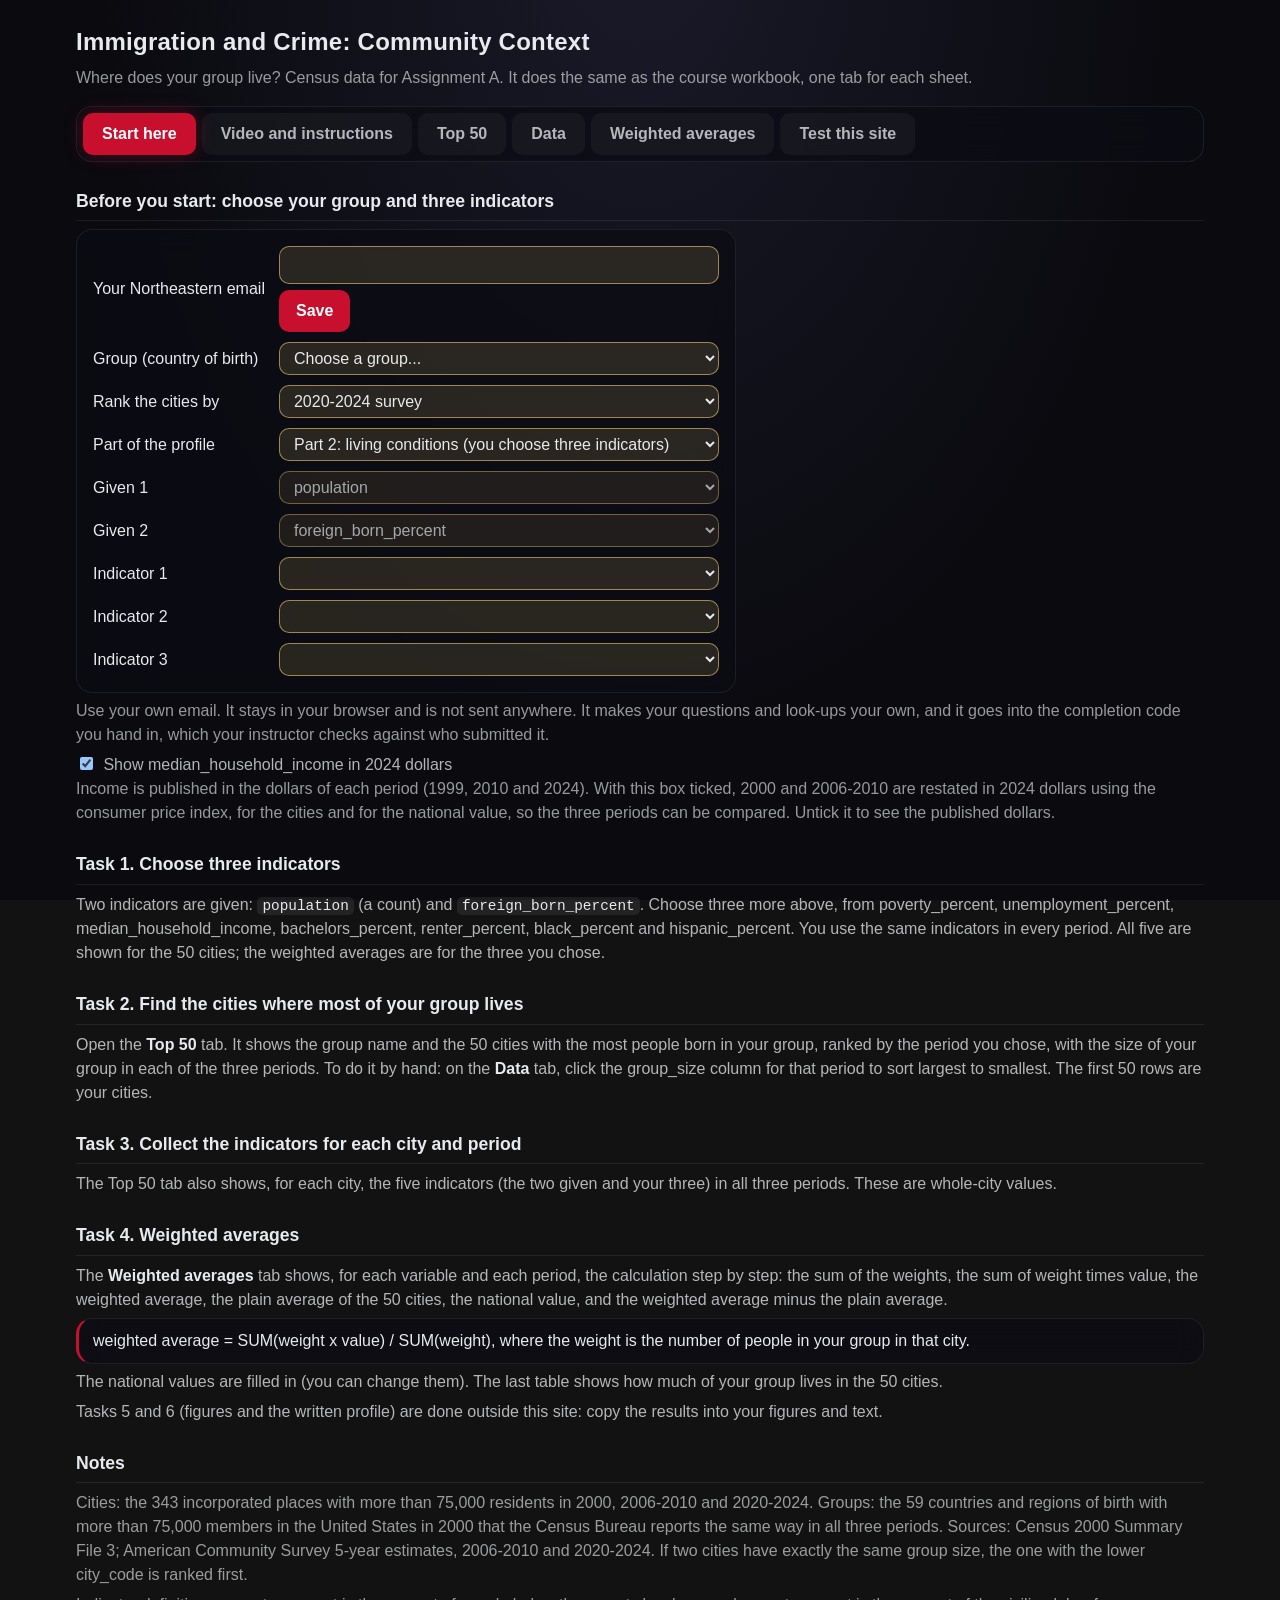
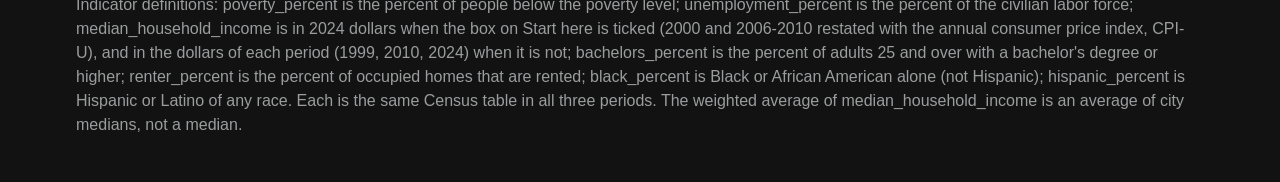
==== index.html @ cc10f0ba "Assignment version: crime rates, learning checks, email, schedule, video and instructions tab, phone" ====
<!doctype html>
<html lang="en">
<head>
<meta charset="utf-8">
<meta name="viewport" content="width=device-width, initial-scale=1">
<title>Immigration and Crime: Community Context</title>
<link rel="stylesheet" href="style.css">
</head>
<body>
<main>
  <h1>Immigration and Crime: Community Context</h1>
  <p class="muted">Where does your group live? Census data for Assignment A. It does the same as the course workbook, one tab for each sheet.</p>

  <nav class="tabs noprint" role="tablist">
    <button type="button" role="tab" data-tab="start" aria-selected="true">Start here</button>
    <button type="button" role="tab" data-tab="how" aria-selected="false">Video and instructions</button>
    <button type="button" role="tab" data-tab="top" aria-selected="false">Top 50</button>
    <button type="button" role="tab" data-tab="data" aria-selected="false">Data</button>
    <button type="button" role="tab" data-tab="weighted" aria-selected="false">Weighted averages</button>
    <button type="button" role="tab" data-tab="test" aria-selected="false">Test this site</button>
  </nav>

  <!-- ===== Video and instructions (opens once the email is saved) ===== -->
  <section class="tab" id="tab-how" hidden>
    <div class="panel" id="howneed">Type your Northeastern email on the <b>Start here</b> tab and press Save. The video and the instructions open then.</div>
    <div id="howhave" hidden>
      <h2>Watch this first (2 minutes)</h2>
      <video id="overview" controls preload="metadata" playsinline width="900" poster="">
        <source src="media/overview.mp4" type="video/mp4">
        <track kind="captions" src="media/overview.vtt" srclang="en" label="English" default>
        Your browser cannot play this video. Read the instructions below instead.
      </video>
      <p class="muted">The same ground as the instructions below: the two parts, the tabs, and the learning checks. Captions are on the CC button.</p>
      <div id="instructions"></div>
    </div>
  </section>

  <!-- ===== Start here ===== -->
  <section class="tab" id="tab-start">
    <h2>Before you start: choose your group and three indicators</h2>
    <div class="choose">
      <label for="email">Your Northeastern email</label>
      <div><input type="text" id="email" inputmode="email" autocomplete="off" style="width:100%"><button type="button" id="emailsave" style="margin-top:6px">Save</button> <span id="emailmsg" class="muted"></span></div>
      <label for="group">Group (country of birth)</label>
      <select id="group"><option value="">Loading...</option></select>
      <label for="rank">Rank the cities by</label>
      <select id="rank"></select>
      <label for="part">Part of the profile</label>
      <select id="part"><option value="2">Part 2: living conditions (you choose three indicators)</option><option value="3">Part 3: crime (the three crime rates)</option></select>
      <label for="v1">Given 1</label><select id="v1"></select>
      <label for="v2">Given 2</label><select id="v2"></select>
      <label for="v3">Indicator 1</label><select id="v3"></select>
      <label for="v4">Indicator 2</label><select id="v4"></select>
      <label for="v5">Indicator 3</label><select id="v5"></select>
    </div>
    <p class="muted">Use your own email. It stays in your browser and is not sent anywhere. It makes your questions and look-ups your own, and it goes into the completion code you hand in, which your instructor checks against who submitted it.</p>
    <p id="problem" class="err"></p>
    <p><label><input type="checkbox" id="real" checked> Show median_household_income in 2024 dollars</label><br><span class="muted">Income is published in the dollars of each period (1999, 2010 and 2024). With this box ticked, 2000 and 2006-2010 are restated in 2024 dollars using the consumer price index, for the cities and for the national value, so the three periods can be compared. Untick it to see the published dollars.</span></p>

    <h2>Task 1. Choose three indicators</h2>
    <p>Two indicators are given: <code>population</code> (a count) and <code>foreign_born_percent</code>. Choose three more above, from poverty_percent, unemployment_percent, median_household_income, bachelors_percent, renter_percent, black_percent and hispanic_percent. You use the same indicators in every period. All five are shown for the 50 cities; the weighted averages are for the three you chose.</p>
    <div id="crimenote" class="panel" hidden><b>Crime rates (Part 3).</b> overall_crime_rate, violent_crime_rate and property_crime_rate are reported crimes per 100,000 residents, from the FBI Uniform Crime Reporting city tables. 2000 is one year; 2006-2010 and 2020-2024 pool the yearly rates (total offenses divided by total population, times 100,000). Arson is not counted. Some cities have no value for a period (the city did not report, reported incomplete data, or is not in the table; for example Chicago has no rape counts before 2013, so its violent and overall rates are blank for 2000 and 2006-2010). A blank is shown as blank and that city is left out of that rate's calculation: the sum of the weights counts only cities with a value, the plain average uses only those cities, and the step-by-step block shows the number of cities with a value. Fewer cities means your weighted average describes fewer of the 50 cities.</div>

    <h2>Task 2. Find the cities where most of your group lives</h2>
    <p>Open the <b>Top 50</b> tab. It shows the group name and the 50 cities with the most people born in your group, ranked by the period you chose, with the size of your group in each of the three periods. To do it by hand: on the <b>Data</b> tab, click the group_size column for that period to sort largest to smallest. The first 50 rows are your cities.</p>
    <h2>Task 3. Collect the indicators for each city and period</h2>
    <p>The Top 50 tab also shows, for each city, the five indicators (the two given and your three) in all three periods. These are whole-city values.</p>
    <h2>Task 4. Weighted averages</h2>
    <p>The <b>Weighted averages</b> tab shows, for each variable and each period, the calculation step by step: the sum of the weights, the sum of weight times value, the weighted average, the plain average of the 50 cities, the national value, and the weighted average minus the plain average.</p>
    <p class="formula">weighted average = SUM(weight x value) / SUM(weight), where the weight is the number of people in your group in that city.</p>
    <p>The national values are filled in (you can change them). The last table shows how much of your group lives in the 50 cities.</p>
    <p>Tasks 5 and 6 (figures and the written profile) are done outside this site: copy the results into your figures and text.</p>

    <h2>Notes</h2>
    <p class="muted">Cities: the 343 incorporated places with more than 75,000 residents in 2000, 2006-2010 and 2020-2024. Groups: the 59 countries and regions of birth with more than 75,000 members in the United States in 2000 that the Census Bureau reports the same way in all three periods. Sources: Census 2000 Summary File 3; American Community Survey 5-year estimates, 2006-2010 and 2020-2024. If two cities have exactly the same group size, the one with the lower city_code is ranked first.</p>
    <p class="muted">Indicator definitions: poverty_percent is the percent of people below the poverty level; unemployment_percent is the percent of the civilian labor force; median_household_income is in 2024 dollars when the box on Start here is ticked (2000 and 2006-2010 restated with the annual consumer price index, CPI-U), and in the dollars of each period (1999, 2010, 2024) when it is not; bachelors_percent is the percent of adults 25 and over with a bachelor's degree or higher; renter_percent is the percent of occupied homes that are rented; black_percent is Black or African American alone (not Hispanic); hispanic_percent is Hispanic or Latino of any race. Each is the same Census table in all three periods. The weighted average of median_household_income is an average of city medians, not a median.</p>
  </section>

  <!-- ===== Top 50 ===== -->
  <section class="tab" id="tab-top" hidden>
    <div class="need">Choose your group and your three indicators on the <b>Start here</b> tab first.</div>
    <div class="have" hidden>
      <h2 id="title-top"></h2>
      <p>Group size is the number of people in the city born in your group's country. The indicators are whole-city values (not values for your group). A blank means the Census Bureau has no value for that city.</p>
      <p class="crimegap muted" hidden>A blank in a crime-rate column means that city has no value for that period (see the note on Start here). It is left out of that rate's calculation.</p>
      <p class="noprint"><button id="csv" type="button">Download this table as CSV</button></p>
      <div class="tablewrap"><table id="top"></table></div>
    </div>
  </section>

  <!-- ===== Data ===== -->
  <section class="tab" id="tab-data" hidden>
    <h2>Data: every city</h2>
    <p>All 343 cities, with all the indicators at the three time points. Click a column heading to sort (click again to reverse). The group_size columns are for the group you chose; they stay empty until you choose one. Sorting here does not change the Top 50 list.</p>
    <div class="tablewrap tall"><table id="data" class="sortable"></table></div>
  </section>

  <!-- ===== Weighted averages ===== -->
  <section class="tab" id="tab-weighted" hidden>
    <div class="need">Choose your group and your three indicators on the <b>Start here</b> tab first.</div>
    <div class="have" hidden>
      <h2 id="title-weighted"></h2>
      <div id="gates" class="panel"></div>
      <div id="resultsblock" hidden>
      <p class="muted">A weighted average counts each city in proportion to how many people in your group live there. The plain average counts every city the same.</p>

      <h3>Step 1. National values</h3>
      <p>National (U.S.) values come from Census Bureau tables for the 50 states and DC, with the same definitions as the city values. They are filled in for every indicator and you can change them. Use them in your paper as the national comparison.</p>
      <div class="tablewrap" style="max-width:640px"><table id="national" class="calc"></table></div>

      <h3>Step 2. Results for the three indicators</h3>
      <p class="crimegap muted" hidden>A blank in a crime-rate column means that city has no value for that period (see the note on Start here). It is left out of that rate's calculation.</p>
      <p class="formula">weighted average = (sum of group size x value) / (sum of group size)</p>
      <p class="muted">A city with no value for a variable is left out of that variable's calculation (its weight is not counted either).</p>
      <div id="calcs"></div>

      <h3>Step 3. How much of your group lives in these 50 cities?</h3>
      <div class="tablewrap" style="max-width:760px"><table id="coverage" class="calc"></table></div>
      <p class="muted">A low share means the results describe the large cities where your group lives, not everywhere the group lives.</p>

      <h3>Check it yourself</h3>
      <p>Every number above comes from the Top 50 tab: the group sizes (the weights) and your variables. To calculate a weighted average yourself:</p>
      <ol class="steps">
        <li>Multiply each city's group size by its value, city by city.</li>
        <li>Add up those products (the "Sum of (group size x value)" row).</li>
        <li>Add up the group sizes (the "Sum of the group sizes" row).</li>
        <li>Divide the sum from step 2 by the sum from step 3.</li>
      </ol>
      </div>
    </div>
  </section>

  <!-- ===== Test this site ===== -->
  <section class="tab" id="tab-test" hidden>
    <h2>Test this site</h2>
    <p>Use the site the way you would for the assignment, with the real Census data and a group you know something about. Go through the tabs in order: choose your group and three indicators on Start here, read the Top 50 and Data tabs, then the Weighted averages tab. Write down anything that confused you, then answer the questions below. Do not ask anyone for help while you work; note what you did instead. Nothing here is graded.</p>

    <h3>Your answers</h3>
    <div class="choose" style="max-width:none;grid-template-columns:1fr" id="feedback">
      <label>Group you tested<input type="text" data-q="Group tested" style="width:100%"></label>
      <label>Device and browser<input type="text" data-q="Device and browser" style="width:100%"></label>
      <label>1. What was the first thing you did not understand?<textarea data-q="First thing not understood"></textarea></label>
      <label>2. Was there a word or label you had to guess at? Which one?<textarea data-q="Word or label guessed at"></textarea></label>
      <label>3. After choosing your group, did you know what to do next, or did you look for instructions?<textarea data-q="What to do next"></textarea></label>
      <label>4. Which step took the longest, and why?<textarea data-q="Longest step"></textarea></label>
      <label>5. Did anything look wrong, or not match the assignment text?<textarea data-q="Looked wrong"></textarea></label>
      <label>6. What one change would make this easier to use?<textarea data-q="One change"></textarea></label>
    </div>
    <p class="noprint"><button type="button" id="savenotes">Download my answers (text file)</button></p>
    <p class="muted">The answers stay in your browser. Nothing is sent anywhere. Download the file and send it to your instructor.</p>
  </section>
</main>
<script src="app.js"></script>
<script src="gates.js"></script>
</body>
</html>
---- style.css ----
/* Look follows Husky Eye View: dark background, glass panels, Northeastern red accent. */
:root {
  --bg: #0a0a0f; --glass: rgba(12, 12, 20, 0.72); --panel: #12121c;
  --border: rgba(255, 255, 255, 0.08); --border-hover: rgba(255, 255, 255, 0.18);
  --text: #e8eaed; --text2: rgba(232, 234, 237, 0.76); --dim: rgba(232, 234, 237, 0.64);
  --accent: #c8102e; --input: rgba(255, 217, 122, 0.12); --input-border: rgba(255, 217, 122, 0.55);
  --radius: 16px; --btn: 10px;
  --font: 'Real Head Pro', 'FF Real Head Pro', 'ff-real-headline-pro', 'Lato', 'Segoe UI', sans-serif;
  color-scheme: dark;
}
* { box-sizing: border-box; }
body { font: 16px/1.5 var(--font); color: var(--text); margin: 0; background: radial-gradient(ellipse at 50% -10%, #1a1a2a 0%, var(--bg) 60%) fixed; min-height: 100vh; }
main { max-width: 1160px; margin: 0 auto; padding: 18px 16px 40px; }
h1 { font-size: 1.5rem; margin: 6px 0 2px; font-weight: 700; letter-spacing: .01em; }
h2 { font-size: 1.1rem; margin: 26px 0 8px; padding-bottom: 6px; border-bottom: 1px solid var(--border); font-weight: 700; }
h3 { font-size: 1rem; margin: 22px 0 6px; }
p { margin: 6px 0; color: var(--text2); }
b, code { color: var(--text); }
code { background: rgba(255,255,255,.07); padding: 1px 5px; border-radius: 5px; font-size: .9em; }
.muted { color: var(--dim); }

/* tabs */
nav.tabs { display: flex; flex-wrap: wrap; gap: 6px; margin: 16px 0 4px; padding: 6px; background: var(--glass); border: 1px solid var(--border); border-radius: var(--radius); backdrop-filter: blur(12px); }
nav.tabs button { background: rgba(255,255,255,.04); color: var(--text2); border: 1px solid transparent; border-radius: var(--btn); padding: 8px 18px; font-weight: 600; }
nav.tabs button:hover { background: rgba(255,255,255,.09); color: var(--text); filter: none; }
nav.tabs button[aria-selected=true] { background: var(--accent); color: #fff; box-shadow: 0 0 18px rgba(200,16,46,.35); }
section.tab[hidden], .have[hidden], .need[hidden] { display: none; }

/* panels and controls */
.choose, .need, .panel, .formula { background: var(--glass); border: 1px solid var(--border); border-radius: var(--radius); backdrop-filter: blur(12px); }
.choose { display: grid; grid-template-columns: max-content 1fr; gap: 10px 14px; align-items: center; padding: 16px; max-width: 660px; }
.need, .panel { padding: 14px 16px; margin-top: 16px; }
.formula { padding: 10px 14px; border-left: 3px solid var(--accent); color: var(--text); }
select, input[type=number], table input[type=text] { font: inherit; color: var(--text); padding: 6px 10px; border: 1px solid var(--input-border); border-radius: var(--btn); background: var(--input); }
select { width: 100%; }
input[type=text], textarea { font: inherit; color: var(--text); padding: 6px 10px; border: 1px solid var(--border-hover); border-radius: var(--btn); background: rgba(255,255,255,.05); }
textarea { width: 100%; min-height: 4.5em; margin-top: 4px; display: block; }
#feedback label { color: var(--text2); }
a { color: #8fd0ff; }
input[type=checkbox] { margin-right: 6px; }
select option { background: var(--panel); color: var(--text); }
table input[type=text] { width: 9.5em; text-align: right; }
select:focus, input:focus, button:focus-visible { outline: 2px solid rgba(255,255,255,.55); outline-offset: 1px; }
button { font: inherit; padding: 8px 16px; border: 1px solid transparent; background: var(--accent); color: #fff; border-radius: var(--btn); cursor: pointer; font-weight: 600; transition: filter 150ms; }
button:hover { filter: brightness(1.15); }

/* tables */
.tablewrap { overflow-x: auto; border: 1px solid var(--border); border-radius: 12px; background: var(--glass); }
.tablewrap.tall { max-height: 70vh; overflow-y: auto; }
table { border-collapse: collapse; width: 100%; font-size: .88rem; font-variant-numeric: tabular-nums; }
th, td { padding: 5px 10px; border-bottom: 1px solid var(--border); text-align: right; white-space: nowrap; }
th { background: var(--panel); color: var(--text); position: sticky; top: 0; z-index: 1; }
td.l, th.l { text-align: left; }
table.sortable th { cursor: pointer; }
table.sortable th:hover { background: #1d1d2c; }
tbody tr:nth-child(even) { background: rgba(255,255,255,.025); }
tbody tr:hover { background: rgba(255,255,255,.06); }
table.calc { width: auto; min-width: 560px; }
tr.key td { font-weight: 700; color: #fff; background: rgba(200,16,46,.16); }
.err { color: #ffb0b0; font-weight: 600; }
ol.steps li { margin: 4px 0; color: var(--text2); }

@media (max-width: 600px) { .choose { grid-template-columns: 1fr; } }
@media print {
  body { background: #fff; color: #000; } nav.tabs, .noprint { display: none; }
  p, b, code { color: #000; } th { background: #eee; color: #000; }
}

/* knowledge-check gates */
#gates { margin: 12px 0 18px; }
#gates h3 { margin-top: 18px; }
.opts { display: flex; flex-direction: column; gap: 4px; margin: 6px 0; }
.opts label { color: var(--text2); }
.question { border-top: 1px solid var(--border); padding: 10px 0; }
.good { color: #8fe7a0; font-weight: 600; }
.bad { color: #ffb0b0; font-weight: 600; }
.verdict { margin-left: 8px; }
.lookup { color: #ffd98a; font-style: italic; }
.videoslot { display: block; width: 100%; max-width: 640px; aspect-ratio: 16 / 9; border: 2px dashed var(--border-hover); border-radius: 12px; padding: 24px; text-align: center; color: var(--text2); background: rgba(255,255,255,.03); }
.code { font-size: 1.6rem; letter-spacing: .08em; }
.recordline { word-break: break-word; }
details { margin: 8px 0 14px; }
#gates input[type=text] { width: 12em; font: inherit; color: var(--text); padding: 6px 10px; border: 1px solid var(--input-border); border-radius: var(--btn); background: var(--input); }
#email { font: inherit; color: var(--text); padding: 6px 10px; border: 1px solid var(--input-border); border-radius: var(--btn); background: var(--input); }

/* Video and instructions tab */
#overview { width: 100%; max-width: 900px; border: 1px solid var(--border); border-radius: var(--radius); background: #000; display: block; }
#instructions { max-width: 78ch; }
#instructions h2 { margin-top: 28px; }
#instructions h3 { margin-top: 26px; }
#instructions h4 { margin-top: 20px; color: var(--text); }
#instructions p, #instructions li { line-height: 1.55; }
#instructions ul, #instructions ol { padding-left: 1.3em; }
#instructions li { margin: 4px 0; }
#instructions hr { border: 0; border-top: 1px solid var(--border); margin: 26px 0; }
#instructions .tablewrap { max-width: 100%; }
#instructions a { color: var(--accent); }
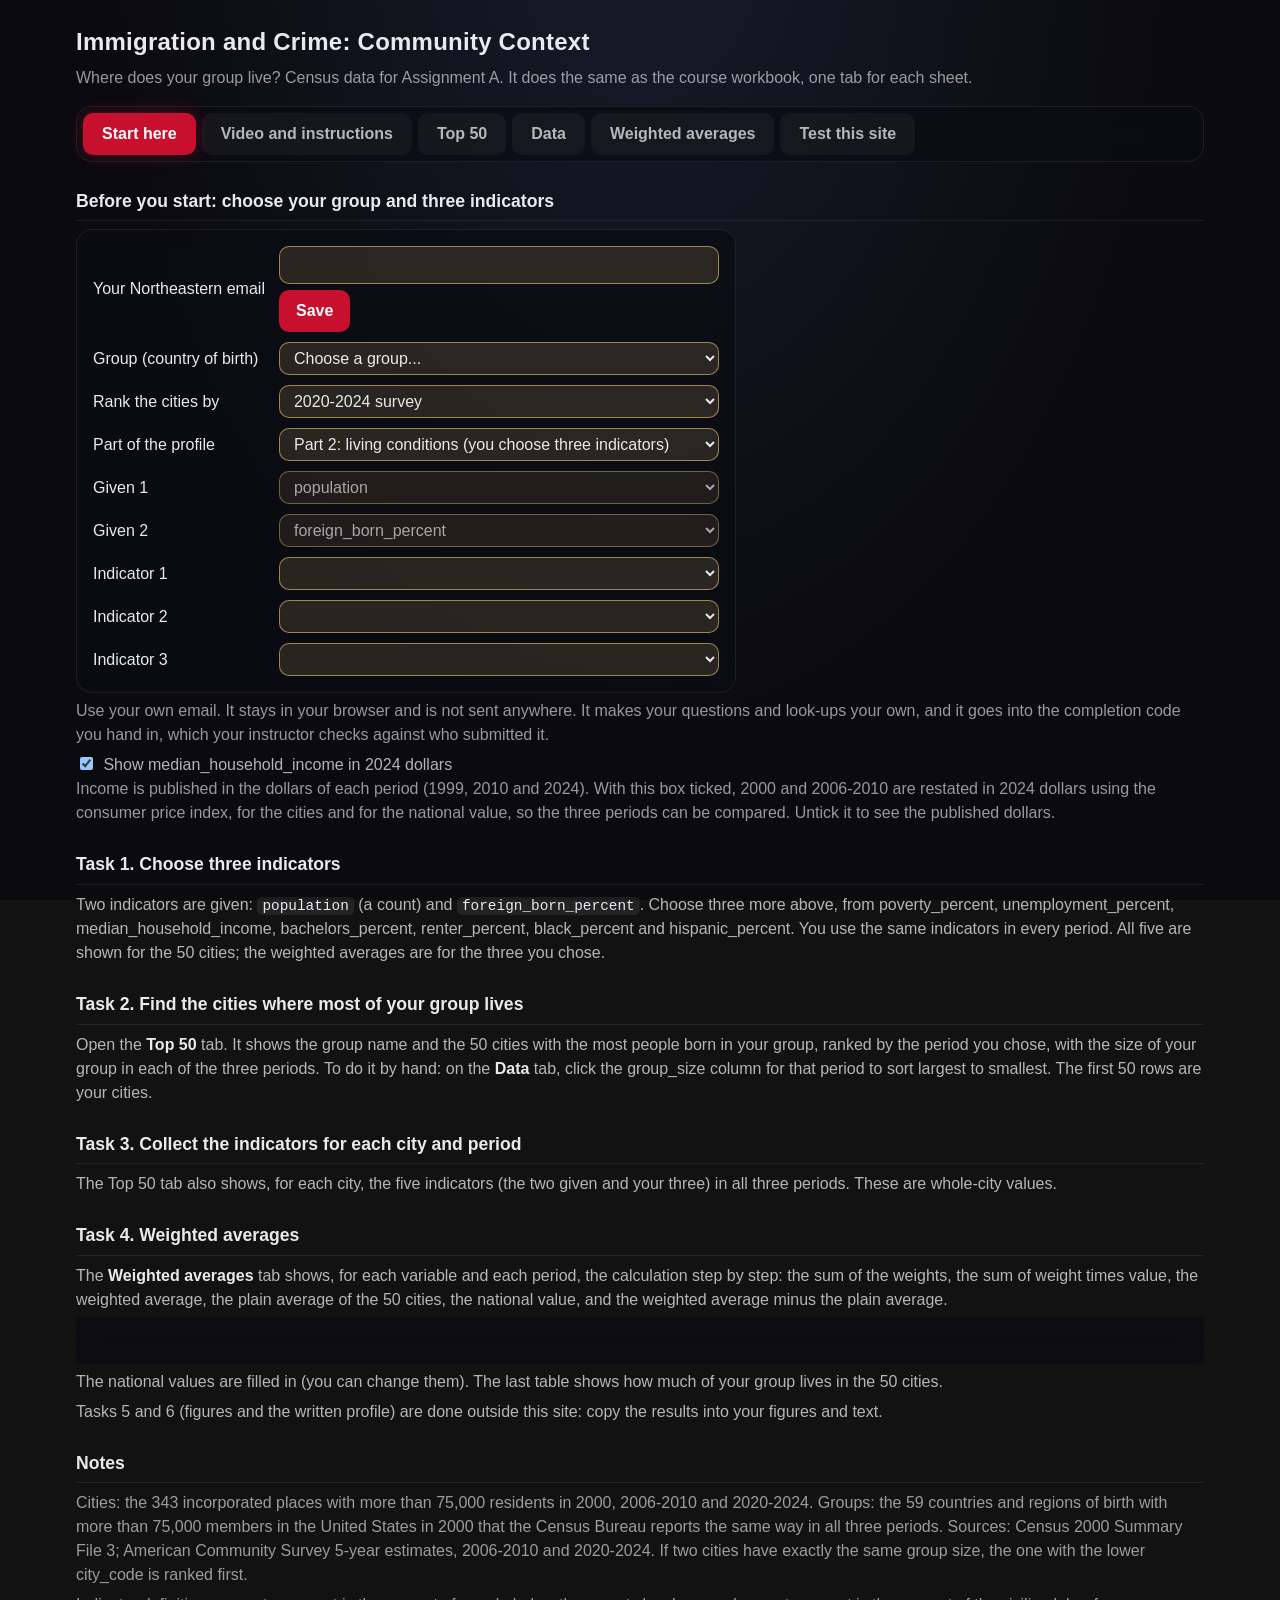
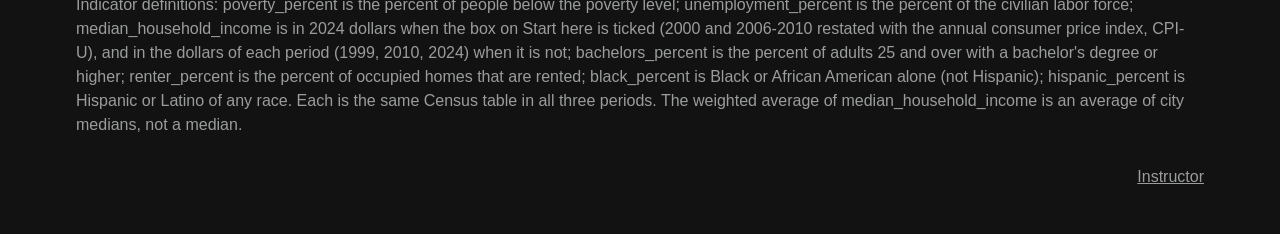
==== commit e14dc740: "Instructor controls on Start here: open or lock Part 2 and Part 3 separately, saved for all students" ====
--- a/index.html
+++ b/index.html
@@ -32,6 +32,7 @@
       </video>
       <p class="muted">The same ground as the instructions below: the two parts, the tabs, and the learning checks. Captions are on the CC button.</p>
       <div id="instructions"></div>
+      <p><button type="button" id="howdone">I have watched the video and read this. Go to Start here</button></p>
     </div>
   </section>
 
@@ -55,6 +56,27 @@
     </div>
     <p class="muted">Use your own email. It stays in your browser and is not sent anywhere. It makes your questions and look-ups your own, and it goes into the completion code you hand in, which your instructor checks against who submitted it.</p>
     <p id="problem" class="err"></p>
+    <!-- Instructor controls: hidden from students; opened with the "Instructor" link at the bottom of this tab -->
+    <div id="instr" class="panel" hidden>
+      <h3>Instructor: open or lock each part</h3>
+      <p class="muted">Changes apply to every student. Pages students already have open pick them up within about two minutes. Times are Boston time.</p>
+      <div class="instr-parts">
+        <div class="instr-part" data-part="2"></div>
+        <div class="instr-part" data-part="3"></div>
+      </div>
+      <p><label for="ghkey">Your saving key</label> <input type="password" id="ghkey" autocomplete="off" style="width:22em"> <label><input type="checkbox" id="ghremember"> remember on this computer</label></p>
+      <p><button type="button" id="schedsave">Save for all students</button> <button type="button" id="instrclose">Close</button> <span id="schedmsg" aria-live="polite"></span></p>
+      <details><summary>How to get your saving key (once)</summary>
+        <ol>
+          <li>Signed in to GitHub as <b>nu-stats</b>, open <a href="https://github.com/settings/personal-access-tokens/new" target="_blank" rel="noopener">github.com/settings/personal-access-tokens/new</a>.</li>
+          <li>Name it (for example "Community Context") and choose an end date (for example the end of the term).</li>
+          <li>Repository access: <b>Only select repositories</b>, then <b>community-context</b>.</li>
+          <li>Permissions: <b>Contents</b>, <b>Read and write</b>. Nothing else.</li>
+          <li><b>Generate token</b>, copy it, paste it above, and tick "remember" on your own computer.</li>
+        </ol>
+        <p class="muted">The key stays in this browser and is sent only to GitHub, to save the open/lock settings. It can change only this site.</p>
+      </details>
+    </div>
     <p><label><input type="checkbox" id="real" checked> Show median_household_income in 2024 dollars</label><br><span class="muted">Income is published in the dollars of each period (1999, 2010 and 2024). With this box ticked, 2000 and 2006-2010 are restated in 2024 dollars using the consumer price index, for the cities and for the national value, so the three periods can be compared. Untick it to see the published dollars.</span></p>
 
     <h2>Task 1. Choose three indicators</h2>
@@ -74,6 +96,7 @@
     <h2>Notes</h2>
     <p class="muted">Cities: the 343 incorporated places with more than 75,000 residents in 2000, 2006-2010 and 2020-2024. Groups: the 59 countries and regions of birth with more than 75,000 members in the United States in 2000 that the Census Bureau reports the same way in all three periods. Sources: Census 2000 Summary File 3; American Community Survey 5-year estimates, 2006-2010 and 2020-2024. If two cities have exactly the same group size, the one with the lower city_code is ranked first.</p>
     <p class="muted">Indicator definitions: poverty_percent is the percent of people below the poverty level; unemployment_percent is the percent of the civilian labor force; median_household_income is in 2024 dollars when the box on Start here is ticked (2000 and 2006-2010 restated with the annual consumer price index, CPI-U), and in the dollars of each period (1999, 2010, 2024) when it is not; bachelors_percent is the percent of adults 25 and over with a bachelor's degree or higher; renter_percent is the percent of occupied homes that are rented; black_percent is Black or African American alone (not Hispanic); hispanic_percent is Hispanic or Latino of any race. Each is the same Census table in all three periods. The weighted average of median_household_income is an average of city medians, not a median.</p>
+    <p class="noprint" style="margin-top:28px;text-align:right"><a href="#instructor" id="instrlink" class="muted">Instructor</a></p>
   </section>
 
   <!-- ===== Top 50 ===== -->
@@ -149,8 +172,10 @@
     <p class="noprint"><button type="button" id="savenotes">Download my answers (text file)</button></p>
     <p class="muted">The answers stay in your browser. Nothing is sent anywhere. Download the file and send it to your instructor.</p>
   </section>
+
 </main>
 <script src="app.js"></script>
 <script src="gates.js"></script>
+<script src="instructor.js"></script>
 </body>
 </html>
--- a/style.css
+++ b/style.css
@@ -95,3 +95,7 @@
 #instructions hr { border: 0; border-top: 1px solid var(--border); margin: 26px 0; }
 #instructions .tablewrap { max-width: 100%; }
 #instructions a { color: var(--accent); }
+.videoslot.vid { padding: 0; border: 1px solid var(--border); background: #000; }
+.instr-parts { display: grid; grid-template-columns: repeat(auto-fit, minmax(320px, 1fr)); gap: 24px; }
+.instr-part { border-top: 1px solid var(--border); padding-top: 6px; }
+#instr input[type=datetime-local] { font: inherit; color: var(--text); padding: 6px 10px; border: 1px solid var(--input-border); border-radius: var(--btn); background: var(--input); color-scheme: dark; }
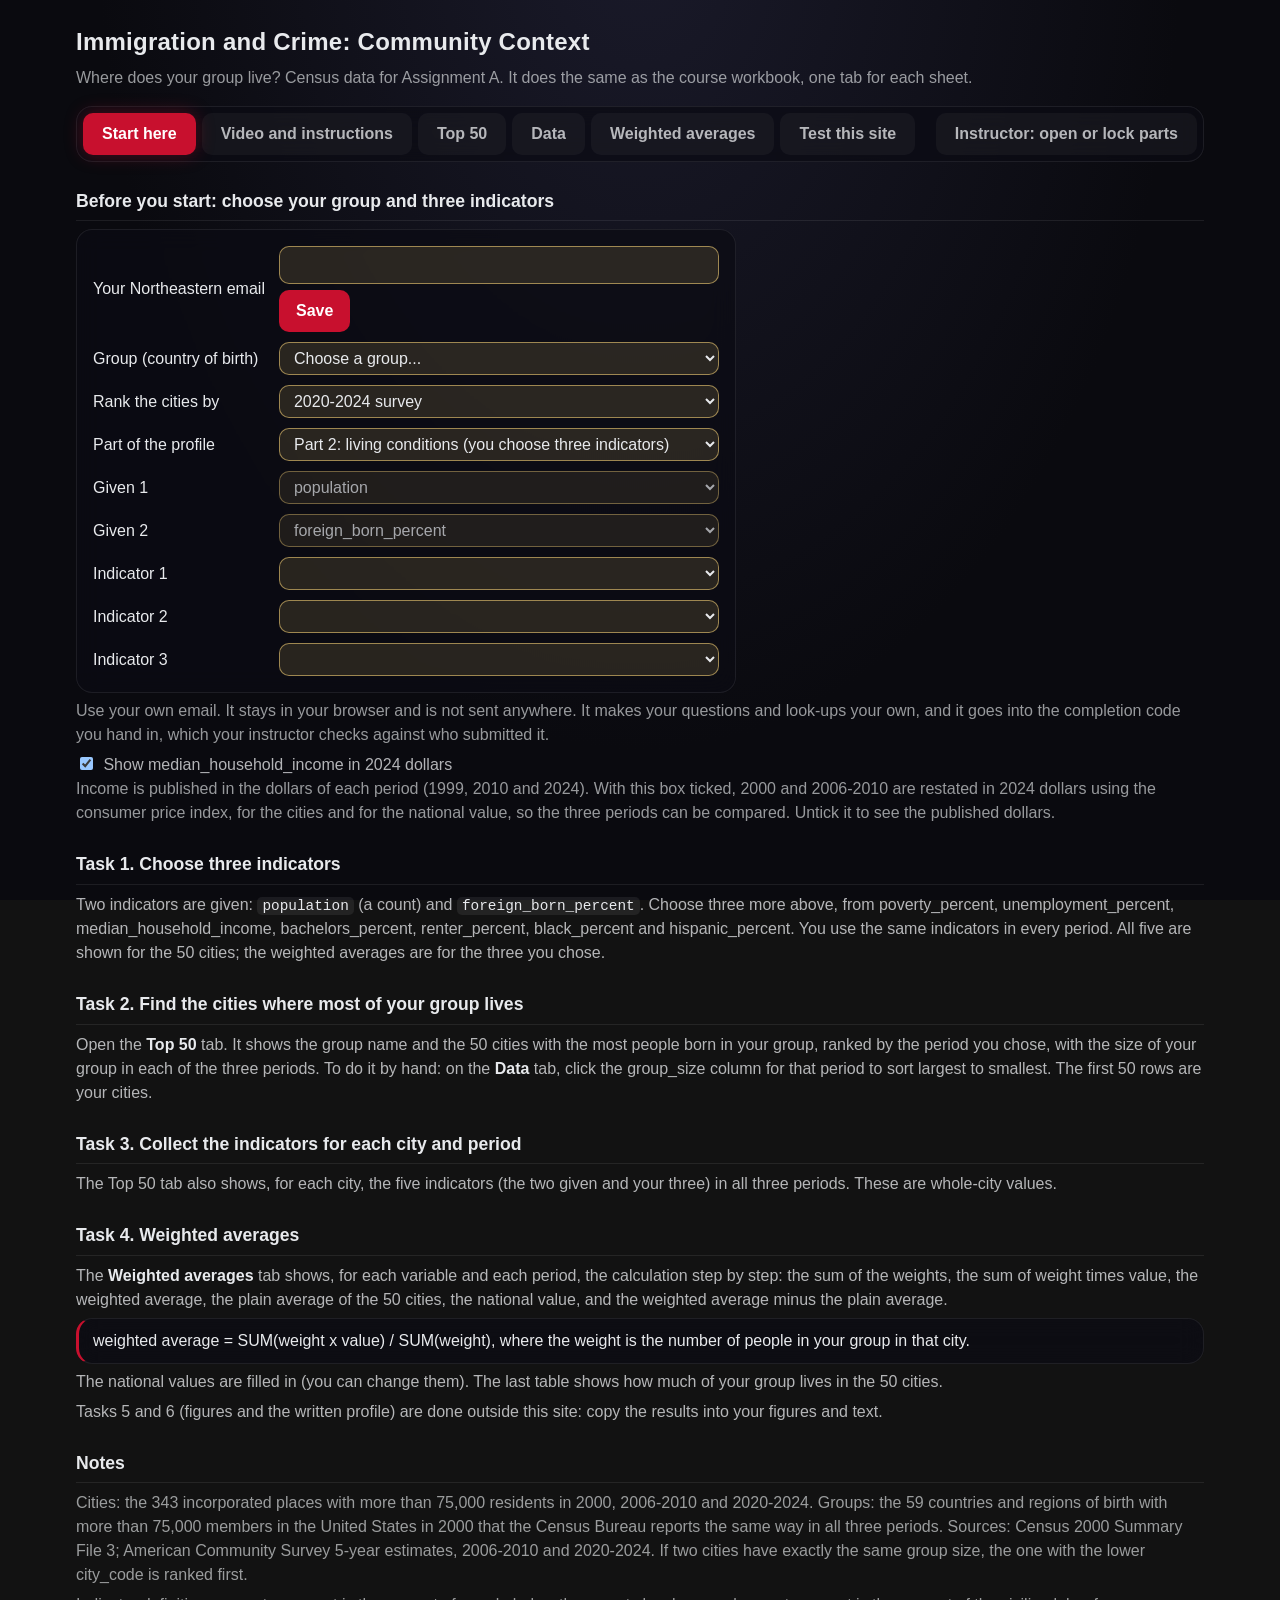
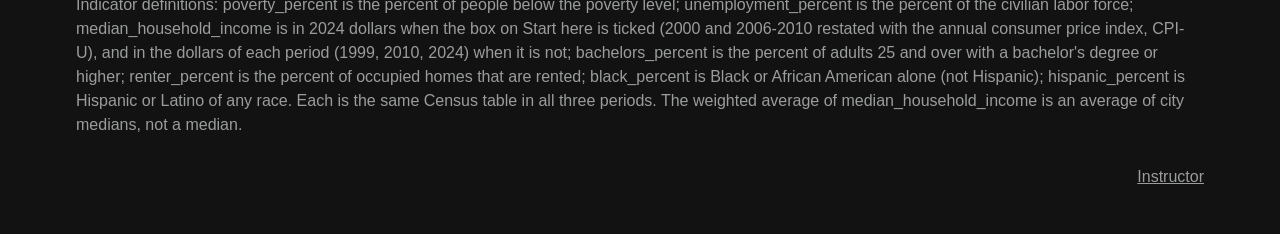
==== commit 5ae65d23: "Instructor button on the first page Co-Authored-By: Claude Opus 5.5 <noreply@anthropic.com>" ====
--- a/index.html
+++ b/index.html
@@ -18,6 +18,7 @@
     <button type="button" role="tab" data-tab="data" aria-selected="false">Data</button>
     <button type="button" role="tab" data-tab="weighted" aria-selected="false">Weighted averages</button>
     <button type="button" role="tab" data-tab="test" aria-selected="false">Test this site</button>
+    <button type="button" id="instrbtn" class="instrbtn">Instructor: open or lock parts</button>
   </nav>
 
   <!-- ===== Video and instructions (opens once the email is saved) ===== -->
--- a/style.css
+++ b/style.css
@@ -99,3 +99,4 @@
 .instr-parts { display: grid; grid-template-columns: repeat(auto-fit, minmax(320px, 1fr)); gap: 24px; }
 .instr-part { border-top: 1px solid var(--border); padding-top: 6px; }
 #instr input[type=datetime-local] { font: inherit; color: var(--text); padding: 6px 10px; border: 1px solid var(--input-border); border-radius: var(--btn); background: var(--input); color-scheme: dark; }
+.tabs .instrbtn { margin-left: auto; }
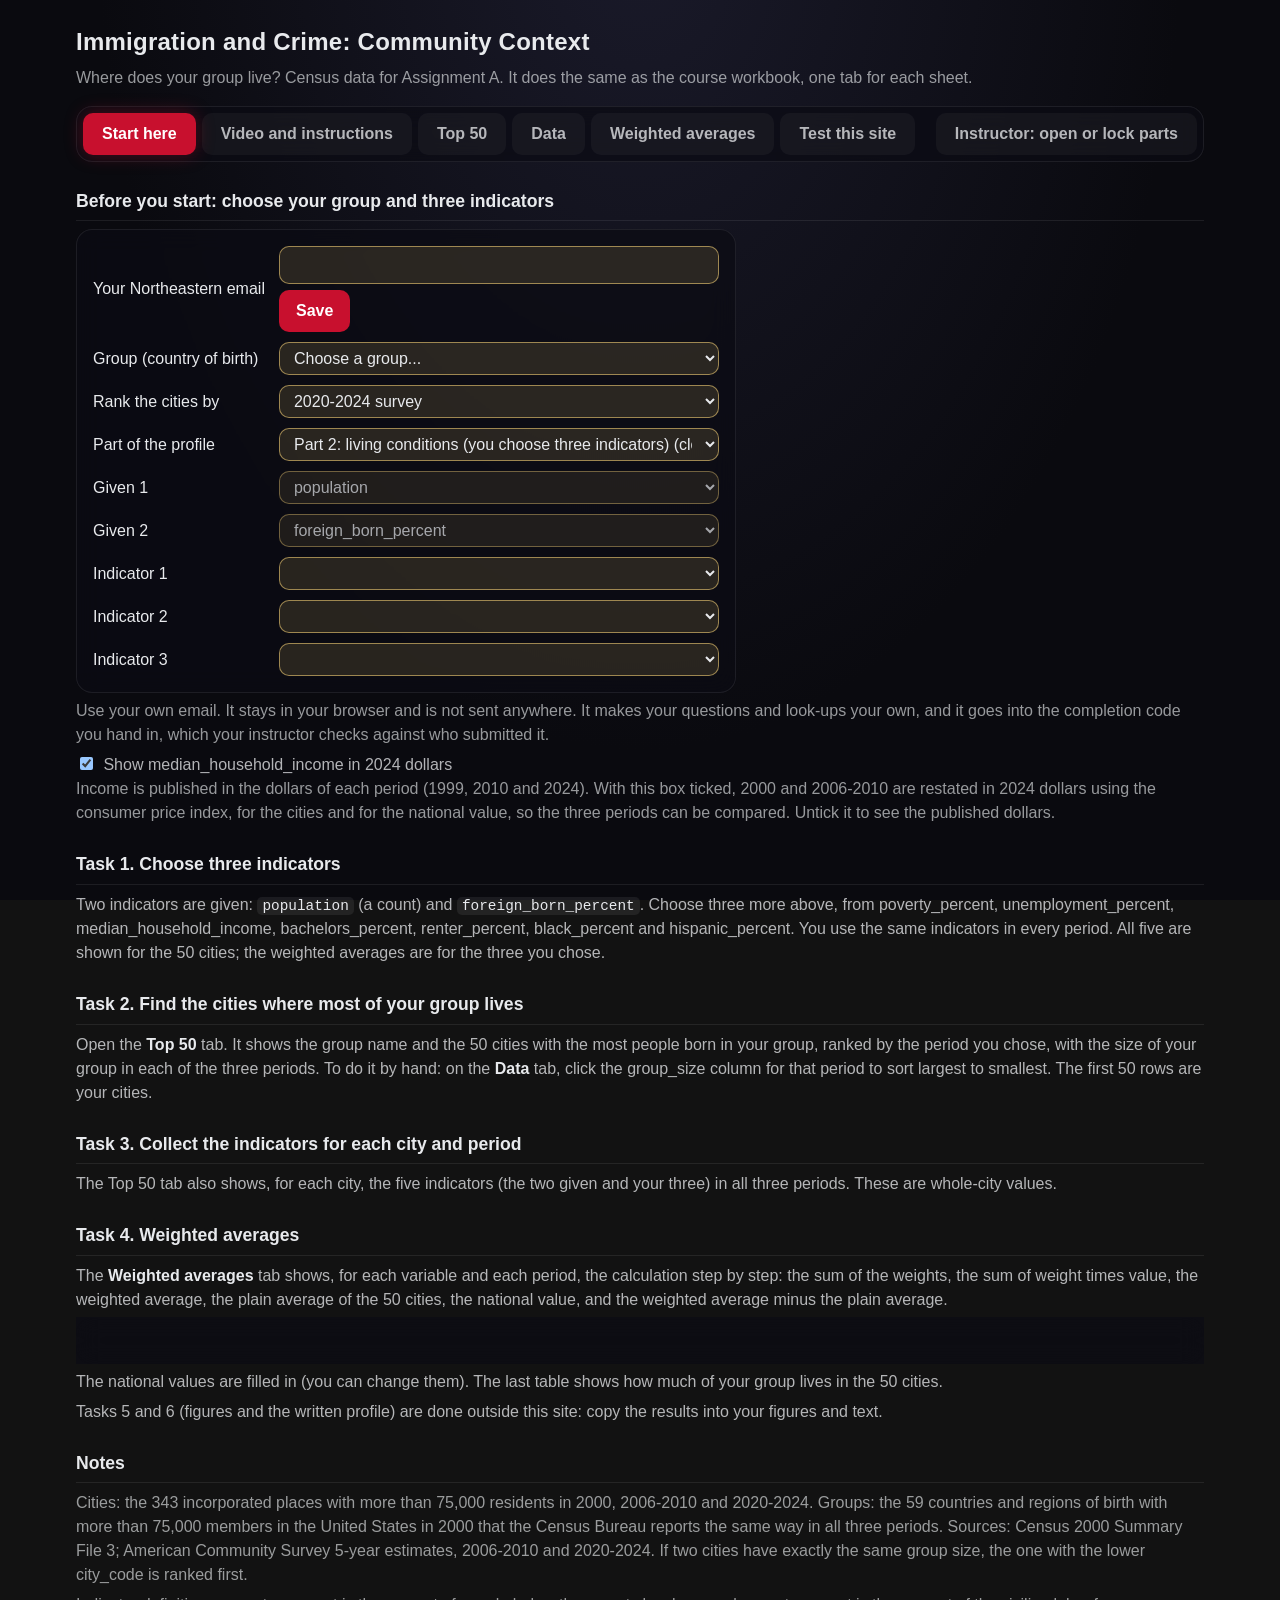
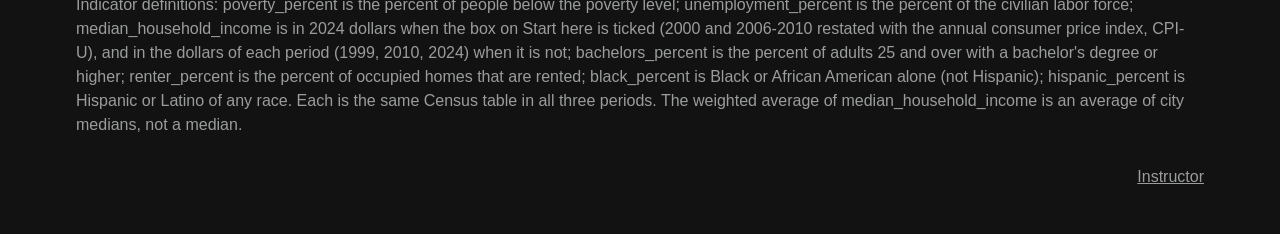
==== commit 686acb54: "Instructions first, weighted averages beside national values, figure download - Video and instructio" ====
--- a/index.html
+++ b/index.html
@@ -32,6 +32,8 @@
         Your browser cannot play this video. Read the instructions below instead.
       </video>
       <p class="muted">The same ground as the instructions below: the two parts, the tabs, and the learning checks. Captions are on the CC button.</p>
+      <div id="handouts"></div>
+      <hr>
       <div id="instructions"></div>
       <p><button type="button" id="howdone">I have watched the video and read this. Go to Start here</button></p>
     </div>
@@ -128,28 +130,39 @@
       <div id="resultsblock" hidden>
       <p class="muted">A weighted average counts each city in proportion to how many people in your group live there. The plain average counts every city the same.</p>
 
-      <h3>Step 1. National values</h3>
-      <p>National (U.S.) values come from Census Bureau tables for the 50 states and DC, with the same definitions as the city values. They are filled in for every indicator and you can change them. Use them in your paper as the national comparison.</p>
-      <div class="tablewrap" style="max-width:640px"><table id="national" class="calc"></table></div>
-
-      <h3>Step 2. Results for the three indicators</h3>
-      <p class="crimegap muted" hidden>A blank in a crime-rate column means that city has no value for that period (see the note on Start here). It is left out of that rate's calculation.</p>
-      <p class="formula">weighted average = (sum of group size x value) / (sum of group size)</p>
-      <p class="muted">A city with no value for a variable is left out of that variable's calculation (its weight is not counted either).</p>
-      <div id="calcs"></div>
+      <h3>Step 1. National values and your weighted averages</h3>
+      <p>National (U.S.) values come from Census Bureau tables for the 50 states and DC, with the same definitions as the city values. They are filled in for every indicator and you can change them. Use them in your paper as the national comparison. Beside them are your weighted averages: the value in the city of the average member of your group.</p>
+      <div class="sidebyside">
+        <div><h4>National values</h4><div class="tablewrap"><table id="national" class="calc"></table></div></div>
+        <div><h4>Your weighted averages</h4><div class="tablewrap"><table id="results" class="calc"></table></div></div>
+      </div>
+      <h3>Make a figure</h3>
+      <div class="panel" id="figpanel">
+        <p><label>Indicator <select id="figvar"></select></label></p>
+        <p><label><input type="checkbox" id="fignat" checked> Compare with the national values</label></p>
+        <p><label>Download <select id="figkind"><option value="both">Chart and table</option><option value="chart">Chart (PNG image)</option><option value="table">Table (CSV)</option></select></label></p>
+        <p><label>Title <input type="text" id="figtitle" style="width:100%"></label></p>
+        <p><button type="button" id="figgo">Download</button></p>
+      </div>
+      <p><a href="#calcsummary" id="calclink" aria-expanded="false" aria-controls="calcsummary">Calculations summary</a> <span class="muted">(every value used to calculate these)</span></p>
+      <div id="calcsummary" hidden>
+        <p class="crimegap muted" hidden>A blank in a crime-rate column means that city has no value for that period (see the note on Start here). It is left out of that rate's calculation.</p>
+        <p class="formula">weighted average = (sum of group size x value) / (sum of group size)</p>
+        <p class="muted">A city with no value for a variable is left out of that variable's calculation (its weight is not counted either).</p>
+        <div id="calcs"></div>
+        <h3>Check it yourself</h3>
+        <p>Every number comes from the Top 50 tab: the group sizes (the weights) and your variables. To calculate a weighted average yourself:</p>
+        <ol class="steps">
+          <li>Multiply each city's group size by its value, city by city.</li>
+          <li>Add up those products (the "Sum of (group size x value)" row).</li>
+          <li>Add up the group sizes (the "Sum of the group sizes" row).</li>
+          <li>Divide the sum from step 2 by the sum from step 3.</li>
+        </ol>
+      </div>
 
       <h3>Step 3. How much of your group lives in these 50 cities?</h3>
       <div class="tablewrap" style="max-width:760px"><table id="coverage" class="calc"></table></div>
       <p class="muted">A low share means the results describe the large cities where your group lives, not everywhere the group lives.</p>
-
-      <h3>Check it yourself</h3>
-      <p>Every number above comes from the Top 50 tab: the group sizes (the weights) and your variables. To calculate a weighted average yourself:</p>
-      <ol class="steps">
-        <li>Multiply each city's group size by its value, city by city.</li>
-        <li>Add up those products (the "Sum of (group size x value)" row).</li>
-        <li>Add up the group sizes (the "Sum of the group sizes" row).</li>
-        <li>Divide the sum from step 2 by the sum from step 3.</li>
-      </ol>
       </div>
     </div>
   </section>
--- a/style.css
+++ b/style.css
@@ -94,9 +94,33 @@
 #instructions li { margin: 4px 0; }
 #instructions hr { border: 0; border-top: 1px solid var(--border); margin: 26px 0; }
 #instructions .tablewrap { max-width: 100%; }
-#instructions a { color: var(--accent); }
+#handouts { max-width: 78ch; }
+#handouts h2 { margin-top: 28px; }
+#handouts h3 { margin-top: 26px; }
+#handouts h4 { margin-top: 20px; color: var(--text); }
+#handouts p, #handouts li { line-height: 1.55; }
+#handouts ul, #handouts ol { padding-left: 1.3em; }
+#handouts li { margin: 4px 0; }
+#handouts hr { border: 0; border-top: 1px solid var(--border); margin: 26px 0; }
+#handouts .tablewrap { max-width: 100%; }
+#handouts blockquote, #instructions blockquote { margin: 10px 0; padding: 6px 14px; border-left: 3px solid var(--border); }
+#instructions a, #handouts a { color: var(--accent); }
 .videoslot.vid { padding: 0; border: 1px solid var(--border); background: #000; }
 .instr-parts { display: grid; grid-template-columns: repeat(auto-fit, minmax(320px, 1fr)); gap: 24px; }
 .instr-part { border-top: 1px solid var(--border); padding-top: 6px; }
 #instr input[type=datetime-local] { font: inherit; color: var(--text); padding: 6px 10px; border: 1px solid var(--input-border); border-radius: var(--btn); background: var(--input); color-scheme: dark; }
 .tabs .instrbtn { margin-left: auto; }
+
+/* Weighted averages tab: tables and the figure panel only */
+#tab-weighted #figpanel { display: flex; flex-direction: column; gap: 14px; max-width: 760px; padding: 18px 20px; margin: 10px 0 26px; }
+#tab-weighted #figpanel p { margin: 0; }
+#tab-weighted #figpanel label { display: flex; align-items: center; gap: 12px; font-weight: 600; }
+#tab-weighted #figpanel label select { flex: 0 1 18em; }
+#tab-weighted #figpanel #fignat { margin: 0; }
+#tab-weighted #figpanel #figtitle { flex: 1; min-width: 0; }
+/* National values and your weighted averages sit side by side, same table style */
+.sidebyside { display: flex; flex-wrap: nowrap; gap: 0; align-items: flex-start; overflow-x: auto; }
+.sidebyside h4 { margin: 0 0 6px; }
+.sidebyside table.calc { min-width: 0; }
+.sidebyside .tablewrap { max-width: none; }
+#calcs table.calc td.l { white-space: normal; }
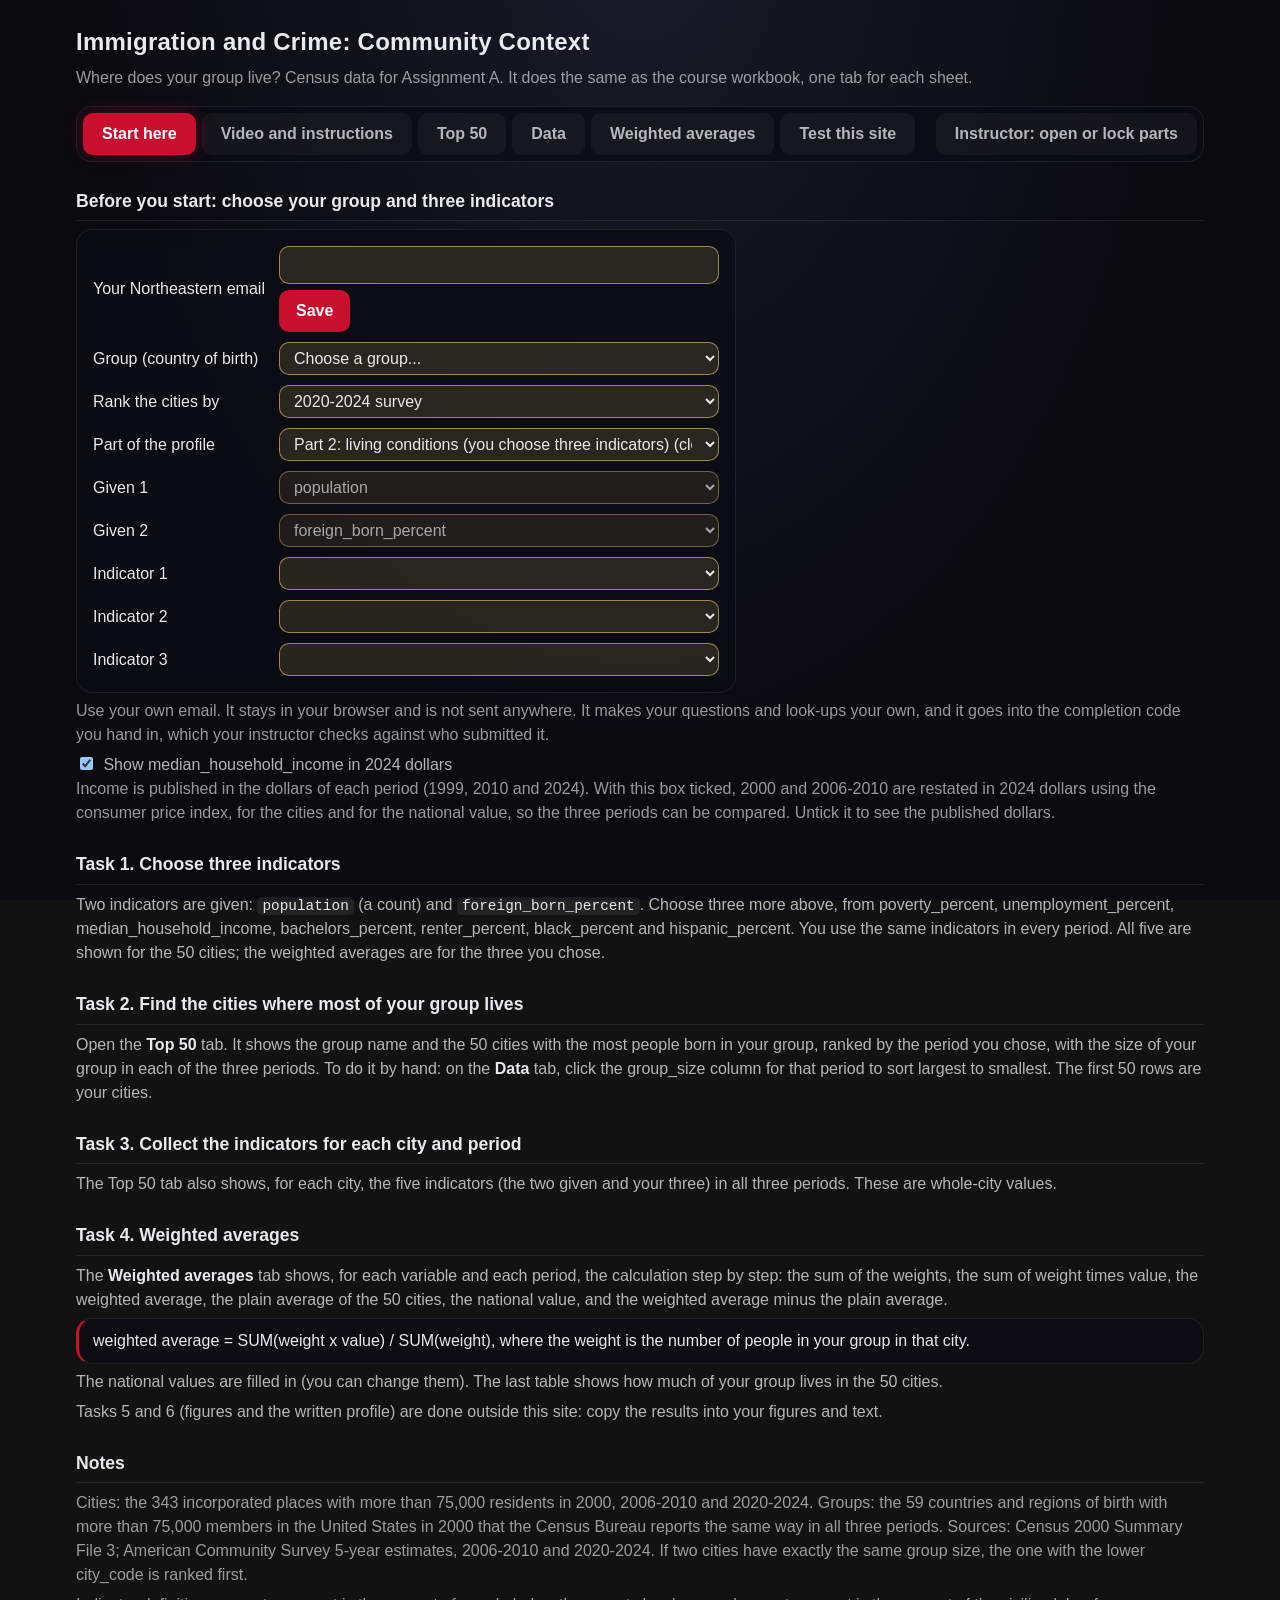
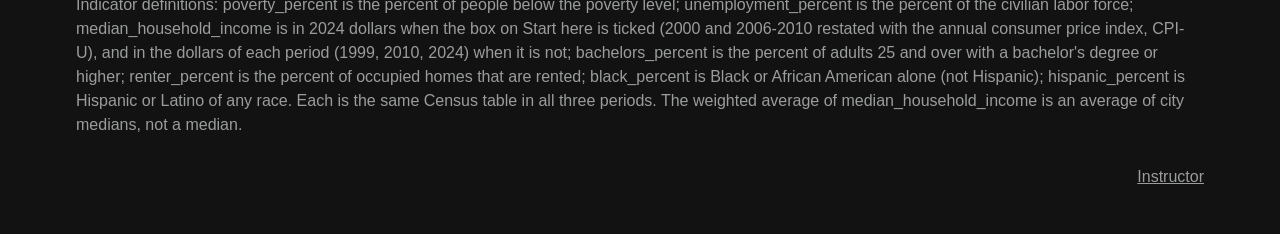
==== commit 3e29123b: "Link the Part 2 handouts PDF at the top of the instructions tab Co-Authored-By: Claude Sonnet 5.5 <n" ====
--- a/index.html
+++ b/index.html
@@ -25,6 +25,7 @@
   <section class="tab" id="tab-how" hidden>
     <div class="panel" id="howneed">Type your Northeastern email on the <b>Start here</b> tab and press Save. The video and the instructions open then.</div>
     <div id="howhave" hidden>
+      <p class="noprint"><a href="part2-handouts.pdf" download>Download the Part 2 handouts (PDF)</a>: the assignment and the data instructions, to print or save.</p>
       <h2>Watch this first (2 minutes)</h2>
       <video id="overview" controls preload="metadata" playsinline width="900" poster="">
         <source src="media/overview.mp4" type="video/mp4">
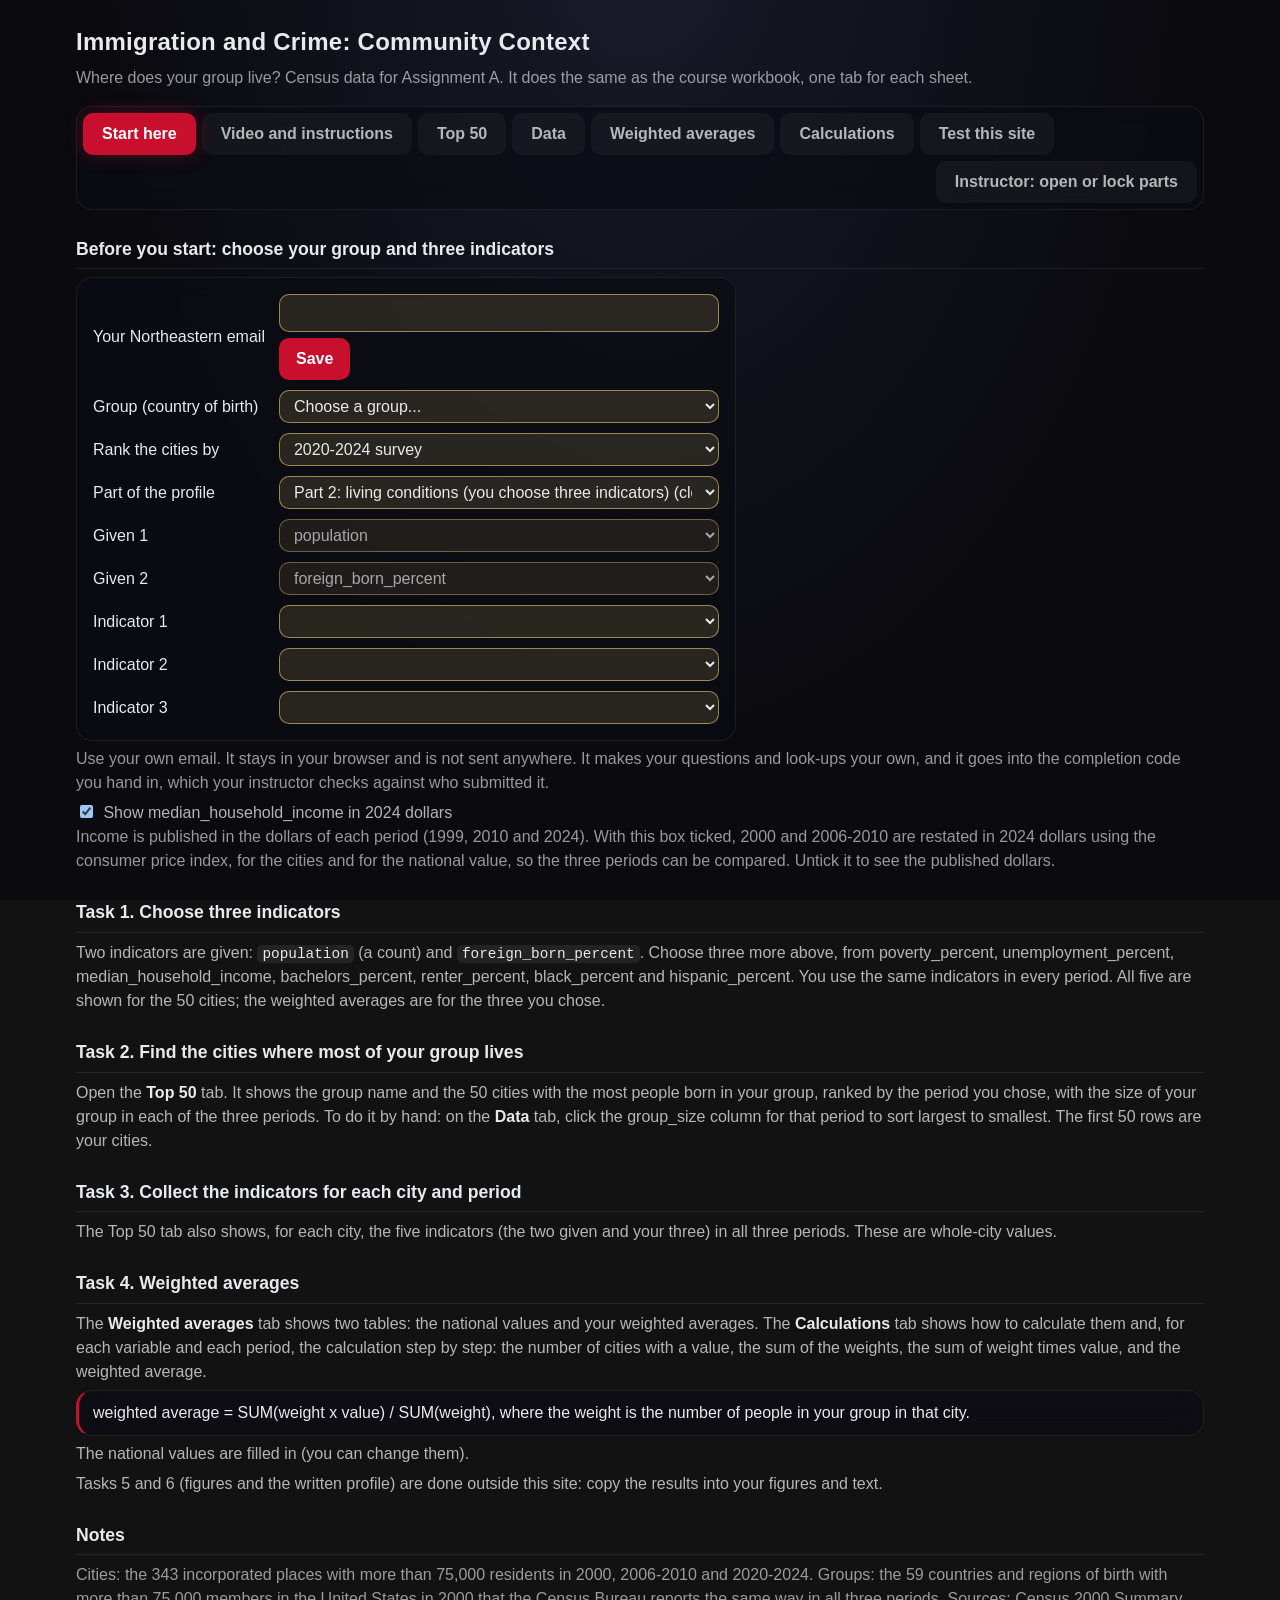
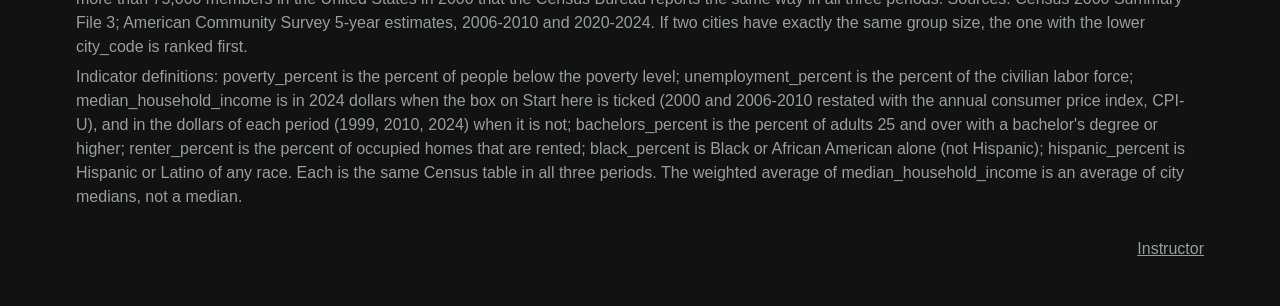
==== commit d7999338: "Calculations tab: how to calculate and the step-by-step tables; Weighted averages shows the two tabl" ====
--- a/index.html
+++ b/index.html
@@ -17,6 +17,7 @@
     <button type="button" role="tab" data-tab="top" aria-selected="false">Top 50</button>
     <button type="button" role="tab" data-tab="data" aria-selected="false">Data</button>
     <button type="button" role="tab" data-tab="weighted" aria-selected="false">Weighted averages</button>
+    <button type="button" role="tab" data-tab="calc" aria-selected="false">Calculations</button>
     <button type="button" role="tab" data-tab="test" aria-selected="false">Test this site</button>
     <button type="button" id="instrbtn" class="instrbtn">Instructor: open or lock parts</button>
   </nav>
@@ -92,9 +93,9 @@
     <h2>Task 3. Collect the indicators for each city and period</h2>
     <p>The Top 50 tab also shows, for each city, the five indicators (the two given and your three) in all three periods. These are whole-city values.</p>
     <h2>Task 4. Weighted averages</h2>
-    <p>The <b>Weighted averages</b> tab shows, for each variable and each period, the calculation step by step: the sum of the weights, the sum of weight times value, the weighted average, the plain average of the 50 cities, the national value, and the weighted average minus the plain average.</p>
+    <p>The <b>Weighted averages</b> tab shows two tables: the national values and your weighted averages. The <b>Calculations</b> tab shows how to calculate them and, for each variable and each period, the calculation step by step: the number of cities with a value, the sum of the weights, the sum of weight times value, and the weighted average.</p>
     <p class="formula">weighted average = SUM(weight x value) / SUM(weight), where the weight is the number of people in your group in that city.</p>
-    <p>The national values are filled in (you can change them). The last table shows how much of your group lives in the 50 cities.</p>
+    <p>The national values are filled in (you can change them).</p>
     <p>Tasks 5 and 6 (figures and the written profile) are done outside this site: copy the results into your figures and text.</p>
 
     <h2>Notes</h2>
@@ -131,8 +132,8 @@
       <div id="resultsblock" hidden>
       <p class="muted">A weighted average counts each city in proportion to how many people in your group live there. The plain average counts every city the same.</p>
 
-      <h3>Step 1. National values and your weighted averages</h3>
-      <p>National (U.S.) values come from Census Bureau tables for the 50 states and DC, with the same definitions as the city values. They are filled in for every indicator and you can change them. Use them in your paper as the national comparison. Beside them are your weighted averages: the value in the city of the average member of your group.</p>
+      <h3>National values and your weighted averages</h3>
+      <p>National (U.S.) values come from Census Bureau tables for the 50 states and DC, with the same definitions as the city values. They are filled in for every indicator and you can change them. Use them in your paper as the national comparison. Beside them are your weighted averages: the value in the city of the average member of your group. How each one is calculated is on the <b>Calculations</b> tab.</p>
       <div class="sidebyside">
         <div><h4>National values</h4><div class="tablewrap"><table id="national" class="calc"></table></div></div>
         <div><h4>Your weighted averages</h4><div class="tablewrap"><table id="results" class="calc"></table></div></div>
@@ -145,25 +146,30 @@
         <p><label>Title <input type="text" id="figtitle" style="width:100%"></label></p>
         <p><button type="button" id="figgo">Download</button></p>
       </div>
-      <p><a href="#calcsummary" id="calclink" aria-expanded="false" aria-controls="calcsummary">Calculations summary</a> <span class="muted">(every value used to calculate these)</span></p>
-      <div id="calcsummary" hidden>
-        <p class="crimegap muted" hidden>A blank in a crime-rate column means that city has no value for that period (see the note on Start here). It is left out of that rate's calculation.</p>
+      </div>
+    </div>
+  </section>
+
+  <!-- ===== Calculations ===== -->
+  <section class="tab" id="tab-calc" hidden>
+    <div class="need">Choose your group and your three indicators on the <b>Start here</b> tab first.</div>
+    <div class="have" hidden>
+      <h2 id="title-calc"></h2>
+      <div class="panel" id="calcwait">The calculations appear when you pass the learning checks (Steps A, B and C) on the <b>Weighted averages</b> tab.</div>
+      <div id="calcblock" hidden>
+        <h3>How to calculate a weighted average</h3>
+        <p>A weighted average counts each city in proportion to how many people in your group live there. The plain average counts every city the same. Every number comes from the Top 50 tab: the group sizes (the weights) and your variables.</p>
         <p class="formula">weighted average = (sum of group size x value) / (sum of group size)</p>
-        <p class="muted">A city with no value for a variable is left out of that variable's calculation (its weight is not counted either).</p>
-        <div id="calcs"></div>
-        <h3>Check it yourself</h3>
-        <p>Every number comes from the Top 50 tab: the group sizes (the weights) and your variables. To calculate a weighted average yourself:</p>
         <ol class="steps">
           <li>Multiply each city's group size by its value, city by city.</li>
-          <li>Add up those products (the "Sum of (group size x value)" row).</li>
-          <li>Add up the group sizes (the "Sum of the group sizes" row).</li>
+          <li>Add up those products (the "Sum of (group size x value)" row below).</li>
+          <li>Add up the group sizes (the "Sum of the group sizes" row below).</li>
           <li>Divide the sum from step 2 by the sum from step 3.</li>
         </ol>
-      </div>
-
-      <h3>Step 3. How much of your group lives in these 50 cities?</h3>
-      <div class="tablewrap" style="max-width:760px"><table id="coverage" class="calc"></table></div>
-      <p class="muted">A low share means the results describe the large cities where your group lives, not everywhere the group lives.</p>
+        <p class="muted">A city with no value for a variable is left out of that variable's calculation (its weight is not counted either).</p>
+        <p class="crimegap muted" hidden>A blank in a crime-rate column means that city has no value for that period (see the note on Start here). It is left out of that rate's calculation.</p>
+        <h3>Step by step, for each variable</h3>
+        <div id="calcs"></div>
       </div>
     </div>
   </section>
--- a/style.css
+++ b/style.css
@@ -124,3 +124,11 @@
 .sidebyside table.calc { min-width: 0; }
 .sidebyside .tablewrap { max-width: none; }
 #calcs table.calc td.l { white-space: normal; }
+
+/* Top 50 and Data: numbers centered; the box fits the screen, so its scrollbars are in view, with a second sideways bar above it */
+#top td:not(.l), #top th:not(.l), #data td:not(.l), #data th:not(.l) { text-align: center; }
+#tab-top .tablewrap, #tab-data .tablewrap { max-height: calc(100vh - 150px); overflow: auto; }
+.topscroll { overflow-x: auto; overflow-y: hidden; margin: 0 0 6px; }
+.topscroll > div { height: 1px; }
+#results th, #results td, #results input[type=text] { text-align: center; }
+#calcs th:not(.l), #calcs td:not(.l) { text-align: center; }
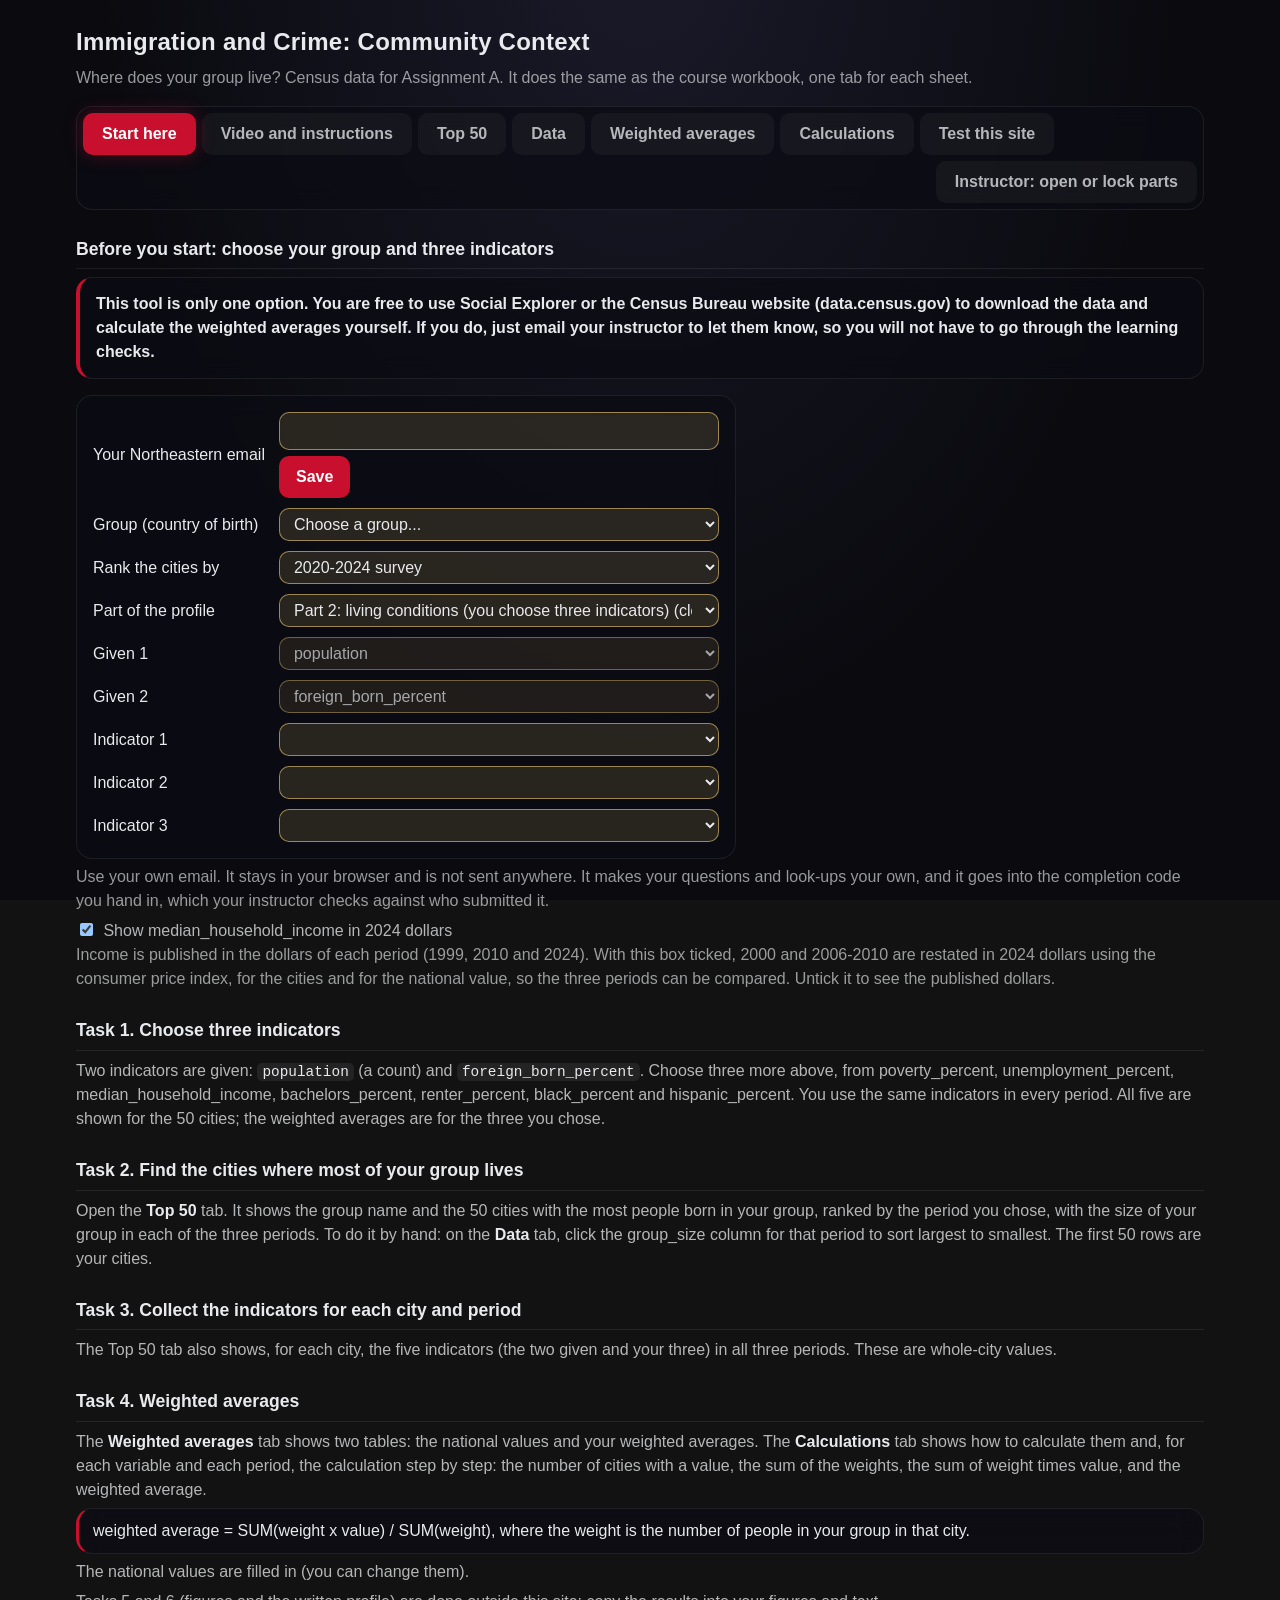
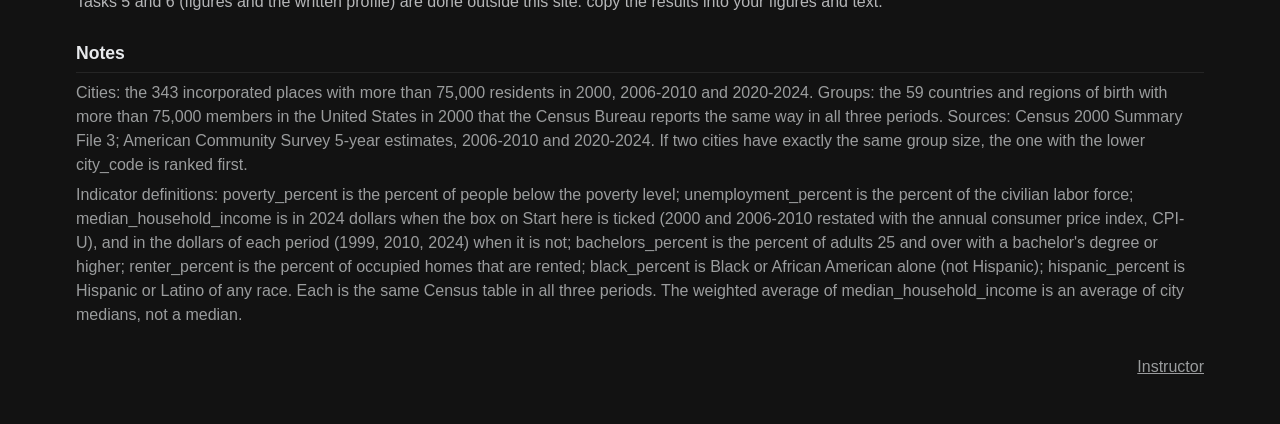
==== commit ee04977b: "Say the tool is one option: Social Explorer or data.census.gov are fine, with an email to skip the c" ====
--- a/index.html
+++ b/index.html
@@ -44,6 +44,7 @@
   <!-- ===== Start here ===== -->
   <section class="tab" id="tab-start">
     <h2>Before you start: choose your group and three indicators</h2>
+    <div class="panel optnote"><b>This tool is only one option. You are free to use Social Explorer or the Census Bureau website (data.census.gov) to download the data and calculate the weighted averages yourself. If you do, just email your instructor to let them know, so you will not have to go through the learning checks.</b></div>
     <div class="choose">
       <label for="email">Your Northeastern email</label>
       <div><input type="text" id="email" inputmode="email" autocomplete="off" style="width:100%"><button type="button" id="emailsave" style="margin-top:6px">Save</button> <span id="emailmsg" class="muted"></span></div>
--- a/style.css
+++ b/style.css
@@ -132,3 +132,4 @@
 .topscroll > div { height: 1px; }
 #results th, #results td, #results input[type=text] { text-align: center; }
 #calcs th:not(.l), #calcs td:not(.l) { text-align: center; }
+.optnote { border-left: 4px solid var(--accent); margin: 0 0 16px; }
